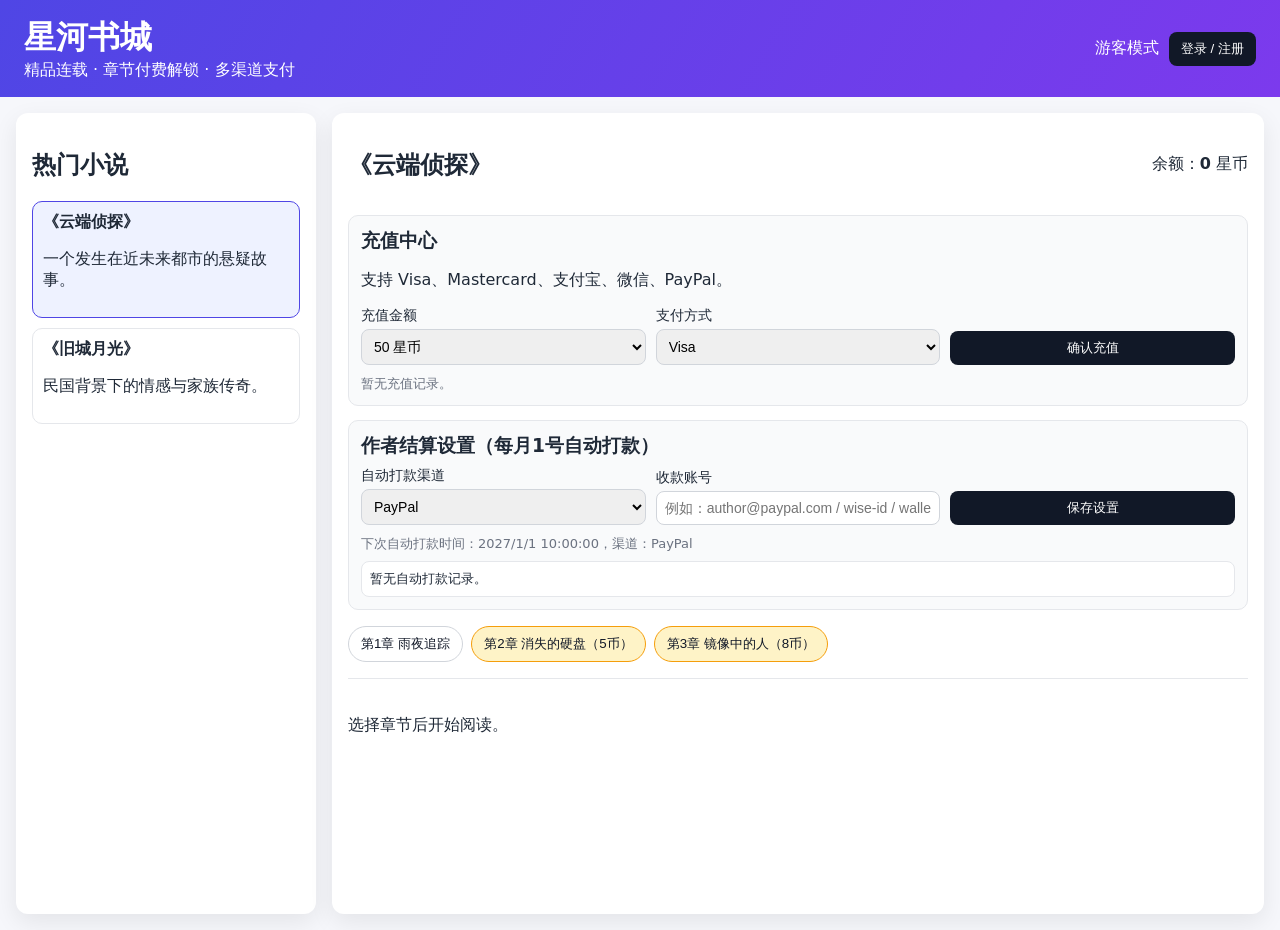
==== paid-novel/index.html @ 94dce8c5 "feat: add multi-method payments and monthly payout settings" ====
<!doctype html>
<html lang="zh-CN">
  <head>
    <meta charset="UTF-8" />
    <meta name="viewport" content="width=device-width, initial-scale=1.0" />
    <title>星河书城 · 付费小说站</title>
    <link rel="stylesheet" href="./styles.css" />
  </head>
  <body>
    <header class="topbar">
      <div>
        <h1>星河书城</h1>
        <p>精品连载 · 章节付费解锁 · 多渠道支付</p>
      </div>
      <div class="user-panel">
        <span id="welcomeText">游客模式</span>
        <button id="loginBtn">登录 / 注册</button>
      </div>
    </header>

    <main class="layout">
      <section class="novel-list card">
        <h2>热门小说</h2>
        <ul id="novelList"></ul>
      </section>

      <section class="reader card">
        <div class="reader-head">
          <h2 id="bookTitle">请选择一本小说</h2>
          <div class="wallet">
            余额：<strong id="balanceText">0</strong> 星币
          </div>
        </div>

        <section class="pay-box">
          <h3>充值中心</h3>
          <p>支持 Visa、Mastercard、支付宝、微信、PayPal。</p>
          <div class="pay-controls">
            <label>
              充值金额
              <select id="rechargeAmount">
                <option value="20">20 星币</option>
                <option value="50" selected>50 星币</option>
                <option value="100">100 星币</option>
                <option value="200">200 星币</option>
              </select>
            </label>
            <label>
              支付方式
              <select id="paymentMethod">
                <option value="visa">Visa</option>
                <option value="mastercard">Mastercard</option>
                <option value="alipay">支付宝</option>
                <option value="wechat">微信支付</option>
                <option value="paypal">PayPal</option>
              </select>
            </label>
            <button id="rechargeBtn">确认充值</button>
          </div>
          <p id="lastPaymentText" class="hint">暂无充值记录。</p>
        </section>

        <section class="payout-box">
          <h3>作者结算设置（每月1号自动打款）</h3>
          <div class="pay-controls">
            <label>
              自动打款渠道
              <select id="payoutChannel">
                <option value="paypal">PayPal</option>
                <option value="wise">Wise</option>
                <option value="crypto">虚拟币账户</option>
              </select>
            </label>
            <label>
              收款账号
              <input id="payoutAccount" placeholder="例如：author@paypal.com / wise-id / wallet-address" />
            </label>
            <button id="savePayoutBtn">保存设置</button>
          </div>
          <p id="nextPayoutText" class="hint"></p>
          <div id="payoutLogs" class="log-list"></div>
        </section>

        <div id="chapterList" class="chapter-list"></div>

        <article id="chapterContent" class="chapter-content">
          <p>选择章节后开始阅读。</p>
        </article>
      </section>
    </main>

    <dialog id="authDialog">
      <form method="dialog" id="authForm">
        <h3>登录 / 注册</h3>
        <label>
          用户名
          <input name="username" placeholder="请输入用户名" required minlength="2" />
        </label>
        <menu>
          <button value="cancel">取消</button>
          <button value="submit">确定</button>
        </menu>
      </form>
    </dialog>

    <script src="./app.js"></script>
  </body>
</html>
---- paid-novel/styles.css ----
:root {
  font-family: "PingFang SC", "Microsoft YaHei", system-ui, sans-serif;
  color: #1f2937;
  background: #f6f7fb;
}

* {
  box-sizing: border-box;
}

body {
  margin: 0;
}

.topbar {
  display: flex;
  justify-content: space-between;
  align-items: center;
  padding: 16px 24px;
  color: #fff;
  background: linear-gradient(120deg, #4f46e5, #7c3aed);
}

.topbar h1,
.topbar p {
  margin: 0;
}

.user-panel {
  display: flex;
  align-items: center;
  gap: 10px;
}

button {
  border: none;
  border-radius: 8px;
  background: #111827;
  color: #fff;
  padding: 8px 12px;
  cursor: pointer;
}

button:hover {
  opacity: 0.9;
}

.layout {
  display: grid;
  grid-template-columns: 300px 1fr;
  gap: 16px;
  padding: 16px;
}

.card {
  background: #fff;
  border-radius: 12px;
  box-shadow: 0 8px 24px rgba(0, 0, 0, 0.08);
  padding: 16px;
}

.novel-list ul {
  list-style: none;
  padding: 0;
  margin: 0;
}

.novel-item {
  padding: 10px;
  border: 1px solid #e5e7eb;
  border-radius: 10px;
  margin-bottom: 10px;
  cursor: pointer;
}

.novel-item.active {
  border-color: #4f46e5;
  background: #eef2ff;
}

.reader-head {
  display: flex;
  justify-content: space-between;
  align-items: center;
  flex-wrap: wrap;
  gap: 10px;
}

.pay-box,
.payout-box {
  margin-top: 14px;
  background: #f9fafb;
  border: 1px solid #e5e7eb;
  border-radius: 10px;
  padding: 12px;
}

.pay-box h3,
.payout-box h3 {
  margin: 0 0 8px;
}

.pay-controls {
  display: grid;
  grid-template-columns: repeat(3, minmax(0, 1fr));
  gap: 10px;
  align-items: end;
}

.pay-controls label {
  display: grid;
  gap: 4px;
  font-size: 14px;
}

select,
input {
  border: 1px solid #d1d5db;
  border-radius: 8px;
  padding: 8px;
  font-size: 14px;
}

.hint {
  color: #6b7280;
  margin: 10px 0 0;
  font-size: 13px;
}

.log-list {
  margin-top: 8px;
  display: grid;
  gap: 6px;
}

.log-item {
  background: #fff;
  border: 1px solid #e5e7eb;
  border-radius: 8px;
  padding: 8px;
  font-size: 13px;
}

.chapter-list {
  margin: 16px 0;
  display: flex;
  flex-wrap: wrap;
  gap: 8px;
}

.chapter-btn {
  border: 1px solid #d1d5db;
  border-radius: 999px;
  background: #fff;
  color: #111827;
}

.chapter-btn.locked {
  background: #fef3c7;
  border-color: #f59e0b;
}

.chapter-content {
  min-height: 220px;
  line-height: 1.8;
  border-top: 1px solid #e5e7eb;
  padding-top: 16px;
}

dialog {
  border: none;
  border-radius: 12px;
  padding: 20px;
}

dialog::backdrop {
  background: rgba(0, 0, 0, 0.4);
}

#authForm {
  display: grid;
  gap: 12px;
}

#authForm input {
  margin-top: 6px;
  width: 100%;
}

menu {
  margin: 0;
  padding: 0;
  display: flex;
  justify-content: flex-end;
  gap: 8px;
}

@media (max-width: 1000px) {
  .pay-controls {
    grid-template-columns: 1fr;
  }
}

@media (max-width: 800px) {
  .layout {
    grid-template-columns: 1fr;
  }
}
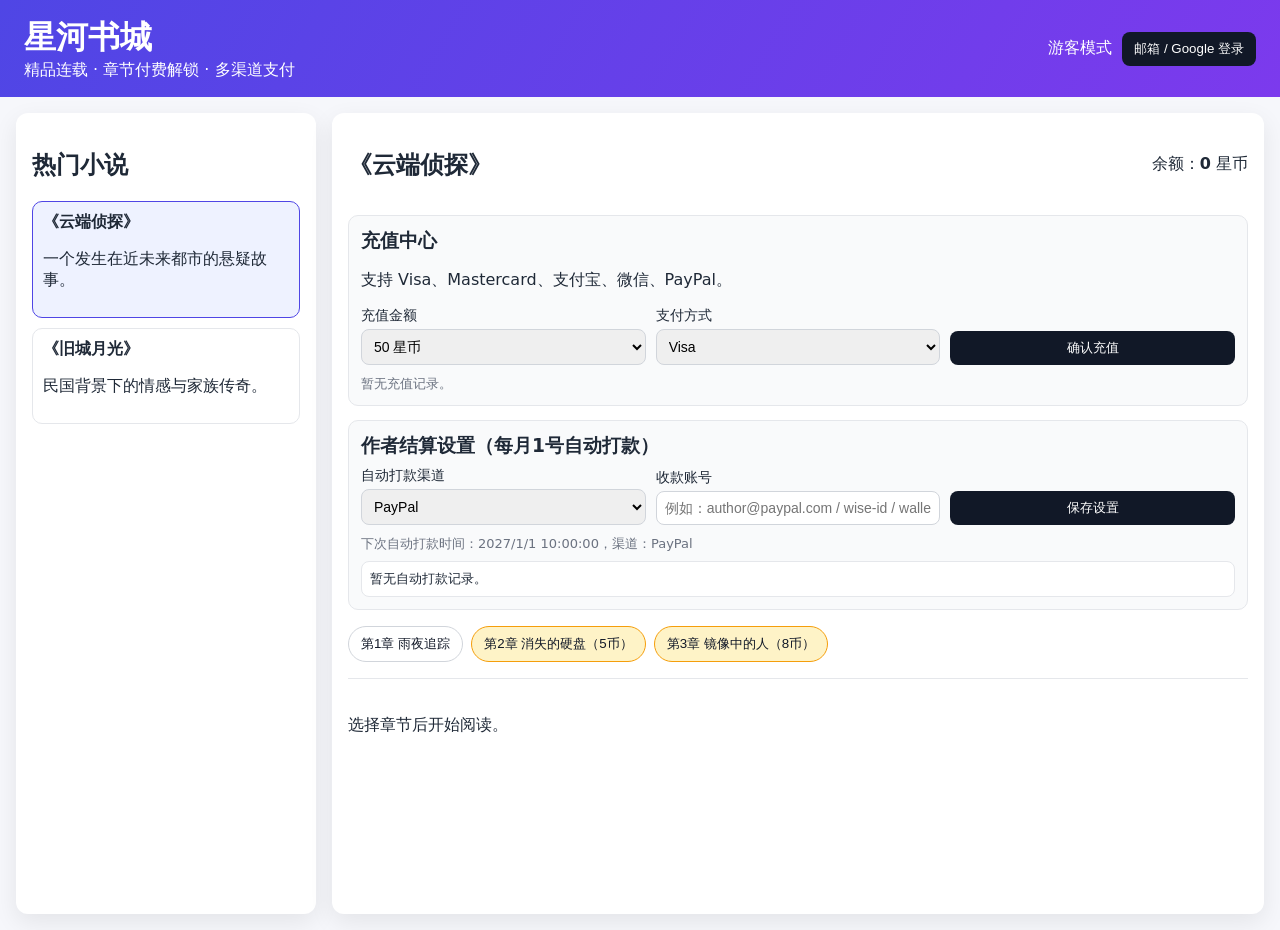
==== commit 9fdeb3d0: "feat: add email and google login options" ====
--- a/paid-novel/index.html
+++ b/paid-novel/index.html
@@ -14,7 +14,7 @@
       </div>
       <div class="user-panel">
         <span id="welcomeText">游客模式</span>
-        <button id="loginBtn">登录 / 注册</button>
+        <button id="loginBtn">邮箱 / Google 登录</button>
       </div>
     </header>
 
@@ -91,16 +91,23 @@
 
     <dialog id="authDialog">
       <form method="dialog" id="authForm">
-        <h3>登录 / 注册</h3>
+        <h3>邮箱登录</h3>
         <label>
-          用户名
-          <input name="username" placeholder="请输入用户名" required minlength="2" />
+          邮箱
+          <input name="email" type="email" placeholder="you@example.com" required />
+        </label>
+        <label>
+          密码
+          <input name="password" type="password" placeholder="请输入密码" required minlength="6" />
         </label>
         <menu>
           <button value="cancel">取消</button>
-          <button value="submit">确定</button>
+          <button value="submit">邮箱登录</button>
         </menu>
       </form>
+      <div class="oauth-wrap">
+        <button id="googleLoginBtn" class="google-btn" type="button">使用 Google 账号登录</button>
+      </div>
     </dialog>
 
     <script src="./app.js"></script>
--- a/paid-novel/styles.css
+++ b/paid-novel/styles.css
@@ -206,3 +206,14 @@
     grid-template-columns: 1fr;
   }
 }
+
+.oauth-wrap {
+  margin-top: 8px;
+}
+
+.google-btn {
+  width: 100%;
+  background: #ffffff;
+  color: #111827;
+  border: 1px solid #d1d5db;
+}
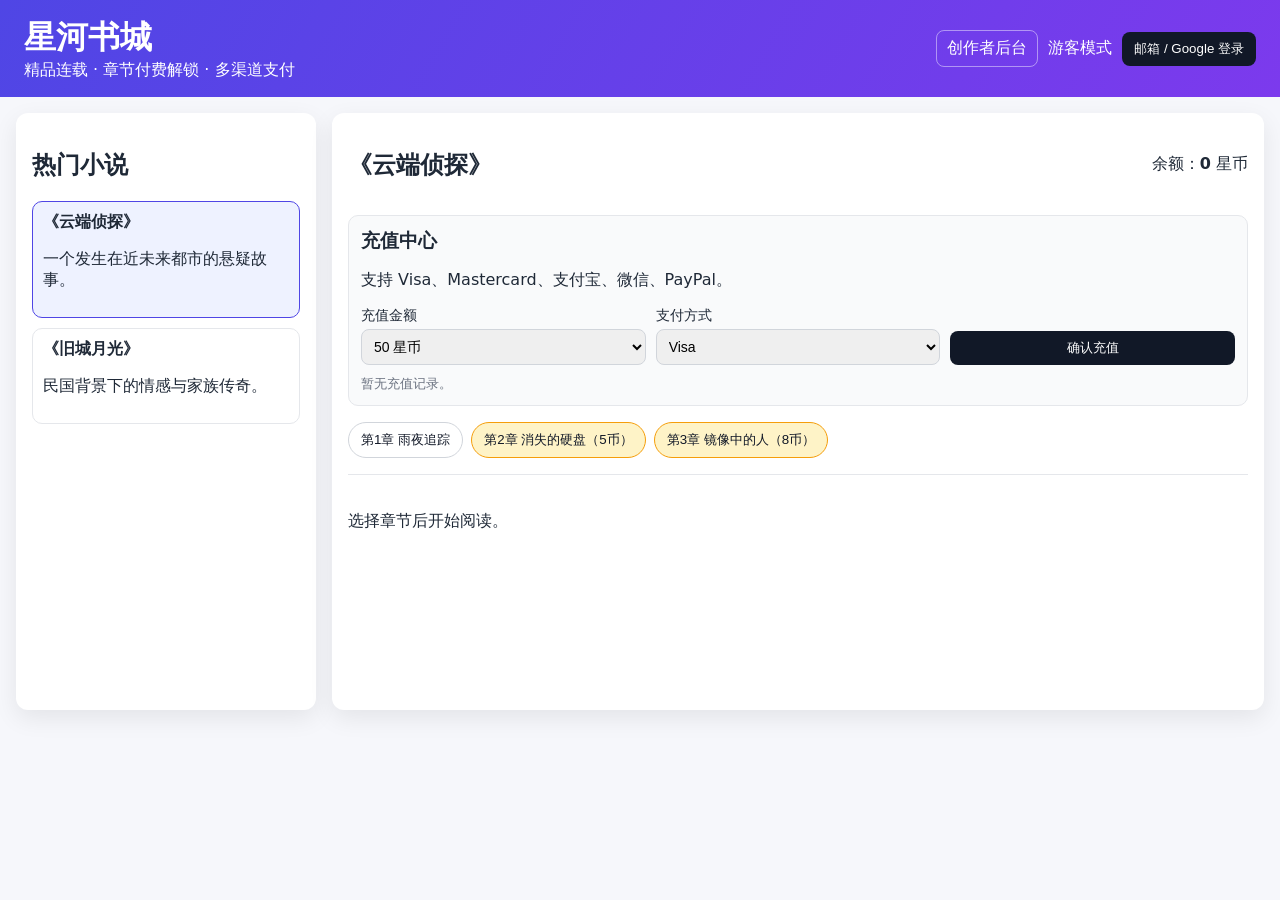
==== commit bcd4bca1: "feat: move payout settings into fansky-style creator dashboard" ====
--- a/paid-novel/index.html
+++ b/paid-novel/index.html
@@ -13,6 +13,7 @@
         <p>精品连载 · 章节付费解锁 · 多渠道支付</p>
       </div>
       <div class="user-panel">
+        <a class="ghost-link" href="./creator-dashboard.html">创作者后台</a>
         <span id="welcomeText">游客模式</span>
         <button id="loginBtn">邮箱 / Google 登录</button>
       </div>
@@ -27,17 +28,14 @@
       <section class="reader card">
         <div class="reader-head">
           <h2 id="bookTitle">请选择一本小说</h2>
-          <div class="wallet">
-            余额：<strong id="balanceText">0</strong> 星币
-          </div>
+          <div class="wallet">余额：<strong id="balanceText">0</strong> 星币</div>
         </div>
 
         <section class="pay-box">
           <h3>充值中心</h3>
           <p>支持 Visa、Mastercard、支付宝、微信、PayPal。</p>
           <div class="pay-controls">
-            <label>
-              充值金额
+            <label>充值金额
               <select id="rechargeAmount">
                 <option value="20">20 星币</option>
                 <option value="50" selected>50 星币</option>
@@ -45,8 +43,7 @@
                 <option value="200">200 星币</option>
               </select>
             </label>
-            <label>
-              支付方式
+            <label>支付方式
               <select id="paymentMethod">
                 <option value="visa">Visa</option>
                 <option value="mastercard">Mastercard</option>
@@ -60,27 +57,6 @@
           <p id="lastPaymentText" class="hint">暂无充值记录。</p>
         </section>
 
-        <section class="payout-box">
-          <h3>作者结算设置（每月1号自动打款）</h3>
-          <div class="pay-controls">
-            <label>
-              自动打款渠道
-              <select id="payoutChannel">
-                <option value="paypal">PayPal</option>
-                <option value="wise">Wise</option>
-                <option value="crypto">虚拟币账户</option>
-              </select>
-            </label>
-            <label>
-              收款账号
-              <input id="payoutAccount" placeholder="例如：author@paypal.com / wise-id / wallet-address" />
-            </label>
-            <button id="savePayoutBtn">保存设置</button>
-          </div>
-          <p id="nextPayoutText" class="hint"></p>
-          <div id="payoutLogs" class="log-list"></div>
-        </section>
-
         <div id="chapterList" class="chapter-list"></div>
 
         <article id="chapterContent" class="chapter-content">
@@ -92,21 +68,15 @@
     <dialog id="authDialog">
       <form method="dialog" id="authForm">
         <h3>邮箱登录</h3>
-        <label>
-          邮箱
-          <input name="email" type="email" placeholder="you@example.com" required />
-        </label>
-        <label>
-          密码
-          <input name="password" type="password" placeholder="请输入密码" required minlength="6" />
-        </label>
+        <label>邮箱<input name="email" type="email" placeholder="you@example.com" required /></label>
+        <label>密码<input name="password" type="password" placeholder="请输入密码" required minlength="6" /></label>
         <menu>
           <button value="cancel">取消</button>
           <button value="submit">邮箱登录</button>
         </menu>
       </form>
       <div class="oauth-wrap">
-        <button id="googleLoginBtn" class="google-btn" type="button">使用 Google 账号登录</button>
+        <button id="googleLoginBtn" class="google-btn" type="button">使用 Google 账号登录（自动拉取邮箱）</button>
       </div>
     </dialog>
 
--- a/paid-novel/styles.css
+++ b/paid-novel/styles.css
@@ -4,13 +4,8 @@
   background: #f6f7fb;
 }
 
-* {
-  box-sizing: border-box;
-}
-
-body {
-  margin: 0;
-}
+* { box-sizing: border-box; }
+body { margin: 0; }
 
 .topbar {
   display: flex;
@@ -20,16 +15,15 @@
   color: #fff;
   background: linear-gradient(120deg, #4f46e5, #7c3aed);
 }
+.topbar h1, .topbar p { margin: 0; }
 
-.topbar h1,
-.topbar p {
-  margin: 0;
-}
-
-.user-panel {
-  display: flex;
-  align-items: center;
-  gap: 10px;
+.user-panel { display: flex; align-items: center; gap: 10px; }
+.ghost-link {
+  text-decoration: none;
+  color: #fff;
+  border: 1px solid rgba(255,255,255,.45);
+  border-radius: 8px;
+  padding: 7px 10px;
 }
 
 button {
@@ -40,10 +34,7 @@
   padding: 8px 12px;
   cursor: pointer;
 }
-
-button:hover {
-  opacity: 0.9;
-}
+button:hover { opacity: 0.9; }
 
 .layout {
   display: grid;
@@ -51,20 +42,37 @@
   gap: 16px;
   padding: 16px;
 }
+.dashboard-layout {
+  max-width: 1100px;
+  margin: 0 auto;
+  padding: 16px;
+  display: grid;
+  gap: 16px;
+}
 
 .card {
   background: #fff;
   border-radius: 12px;
-  box-shadow: 0 8px 24px rgba(0, 0, 0, 0.08);
+  box-shadow: 0 8px 24px rgba(0,0,0,.08);
   padding: 16px;
 }
 
-.novel-list ul {
-  list-style: none;
-  padding: 0;
-  margin: 0;
+.stats-grid, .tiers-grid {
+  display: grid;
+  grid-template-columns: repeat(3, minmax(0,1fr));
+  gap: 10px;
 }
+.stat-item, .tier-item {
+  border: 1px solid #e5e7eb;
+  border-radius: 10px;
+  padding: 12px;
+  background: #f9fafb;
+}
+.stat-item span { color:#6b7280; font-size:13px; }
+.stat-item strong { display:block; margin-top:4px; font-size:22px; }
+.tier-item h3, .tier-item p { margin: 0 0 6px; }
 
+.novel-list ul { list-style: none; padding: 0; margin: 0; }
 .novel-item {
   padding: 10px;
   border: 1px solid #e5e7eb;
@@ -72,11 +80,7 @@
   margin-bottom: 10px;
   cursor: pointer;
 }
-
-.novel-item.active {
-  border-color: #4f46e5;
-  background: #eef2ff;
-}
+.novel-item.active { border-color: #4f46e5; background: #eef2ff; }
 
 .reader-head {
   display: flex;
@@ -86,19 +90,14 @@
   gap: 10px;
 }
 
-.pay-box,
-.payout-box {
+.pay-box, .payout-box {
   margin-top: 14px;
   background: #f9fafb;
   border: 1px solid #e5e7eb;
   border-radius: 10px;
   padding: 12px;
 }
-
-.pay-box h3,
-.payout-box h3 {
-  margin: 0 0 8px;
-}
+.pay-box h3, .payout-box h3 { margin: 0 0 8px; }
 
 .pay-controls {
   display: grid;
@@ -106,59 +105,21 @@
   gap: 10px;
   align-items: end;
 }
-
-.pay-controls label {
-  display: grid;
-  gap: 4px;
-  font-size: 14px;
-}
-
-select,
-input {
+.pay-controls label { display: grid; gap: 4px; font-size: 14px; }
+select, input {
   border: 1px solid #d1d5db;
   border-radius: 8px;
   padding: 8px;
   font-size: 14px;
 }
 
-.hint {
-  color: #6b7280;
-  margin: 10px 0 0;
-  font-size: 13px;
-}
+.hint { color: #6b7280; margin: 10px 0 0; font-size: 13px; }
+.log-list { margin-top: 8px; display: grid; gap: 6px; }
+.log-item { background: #fff; border: 1px solid #e5e7eb; border-radius: 8px; padding: 8px; font-size: 13px; }
 
-.log-list {
-  margin-top: 8px;
-  display: grid;
-  gap: 6px;
-}
-
-.log-item {
-  background: #fff;
-  border: 1px solid #e5e7eb;
-  border-radius: 8px;
-  padding: 8px;
-  font-size: 13px;
-}
-
-.chapter-list {
-  margin: 16px 0;
-  display: flex;
-  flex-wrap: wrap;
-  gap: 8px;
-}
-
-.chapter-btn {
-  border: 1px solid #d1d5db;
-  border-radius: 999px;
-  background: #fff;
-  color: #111827;
-}
-
-.chapter-btn.locked {
-  background: #fef3c7;
-  border-color: #f59e0b;
-}
+.chapter-list { margin: 16px 0; display: flex; flex-wrap: wrap; gap: 8px; }
+.chapter-btn { border: 1px solid #d1d5db; border-radius: 999px; background: #fff; color: #111827; }
+.chapter-btn.locked { background: #fef3c7; border-color: #f59e0b; }
 
 .chapter-content {
   min-height: 220px;
@@ -167,53 +128,17 @@
   padding-top: 16px;
 }
 
-dialog {
-  border: none;
-  border-radius: 12px;
-  padding: 20px;
-}
-
-dialog::backdrop {
-  background: rgba(0, 0, 0, 0.4);
-}
-
-#authForm {
-  display: grid;
-  gap: 12px;
-}
-
-#authForm input {
-  margin-top: 6px;
-  width: 100%;
-}
-
-menu {
-  margin: 0;
-  padding: 0;
-  display: flex;
-  justify-content: flex-end;
-  gap: 8px;
-}
+dialog { border: none; border-radius: 12px; padding: 20px; }
+dialog::backdrop { background: rgba(0,0,0,.4); }
+#authForm { display: grid; gap: 12px; }
+#authForm input { margin-top: 6px; width: 100%; }
+menu { margin: 0; padding: 0; display: flex; justify-content: flex-end; gap: 8px; }
+.oauth-wrap { margin-top: 8px; }
+.google-btn { width: 100%; background: #ffffff; color: #111827; border: 1px solid #d1d5db; }
 
 @media (max-width: 1000px) {
-  .pay-controls {
-    grid-template-columns: 1fr;
-  }
+  .pay-controls, .stats-grid, .tiers-grid { grid-template-columns: 1fr; }
 }
-
 @media (max-width: 800px) {
-  .layout {
-    grid-template-columns: 1fr;
-  }
+  .layout { grid-template-columns: 1fr; }
 }
-
-.oauth-wrap {
-  margin-top: 8px;
-}
-
-.google-btn {
-  width: 100%;
-  background: #ffffff;
-  color: #111827;
-  border: 1px solid #d1d5db;
-}
